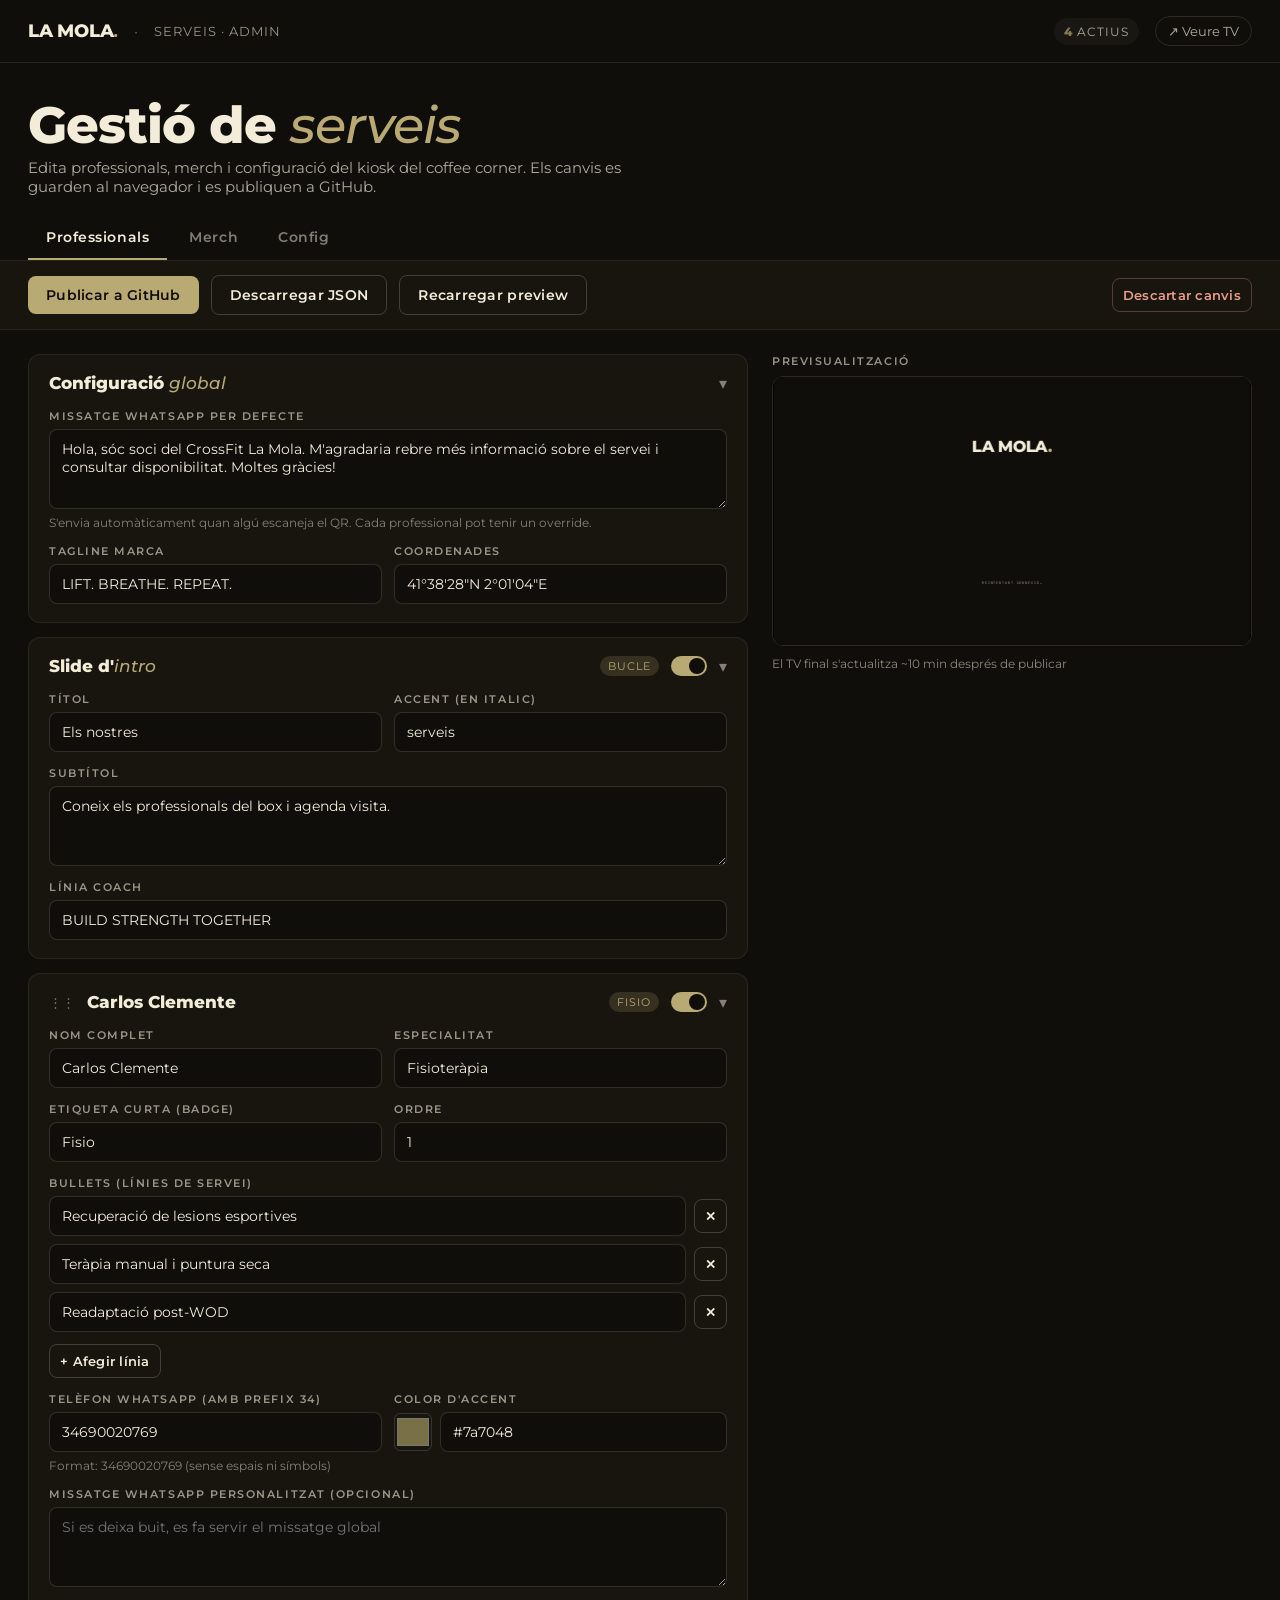
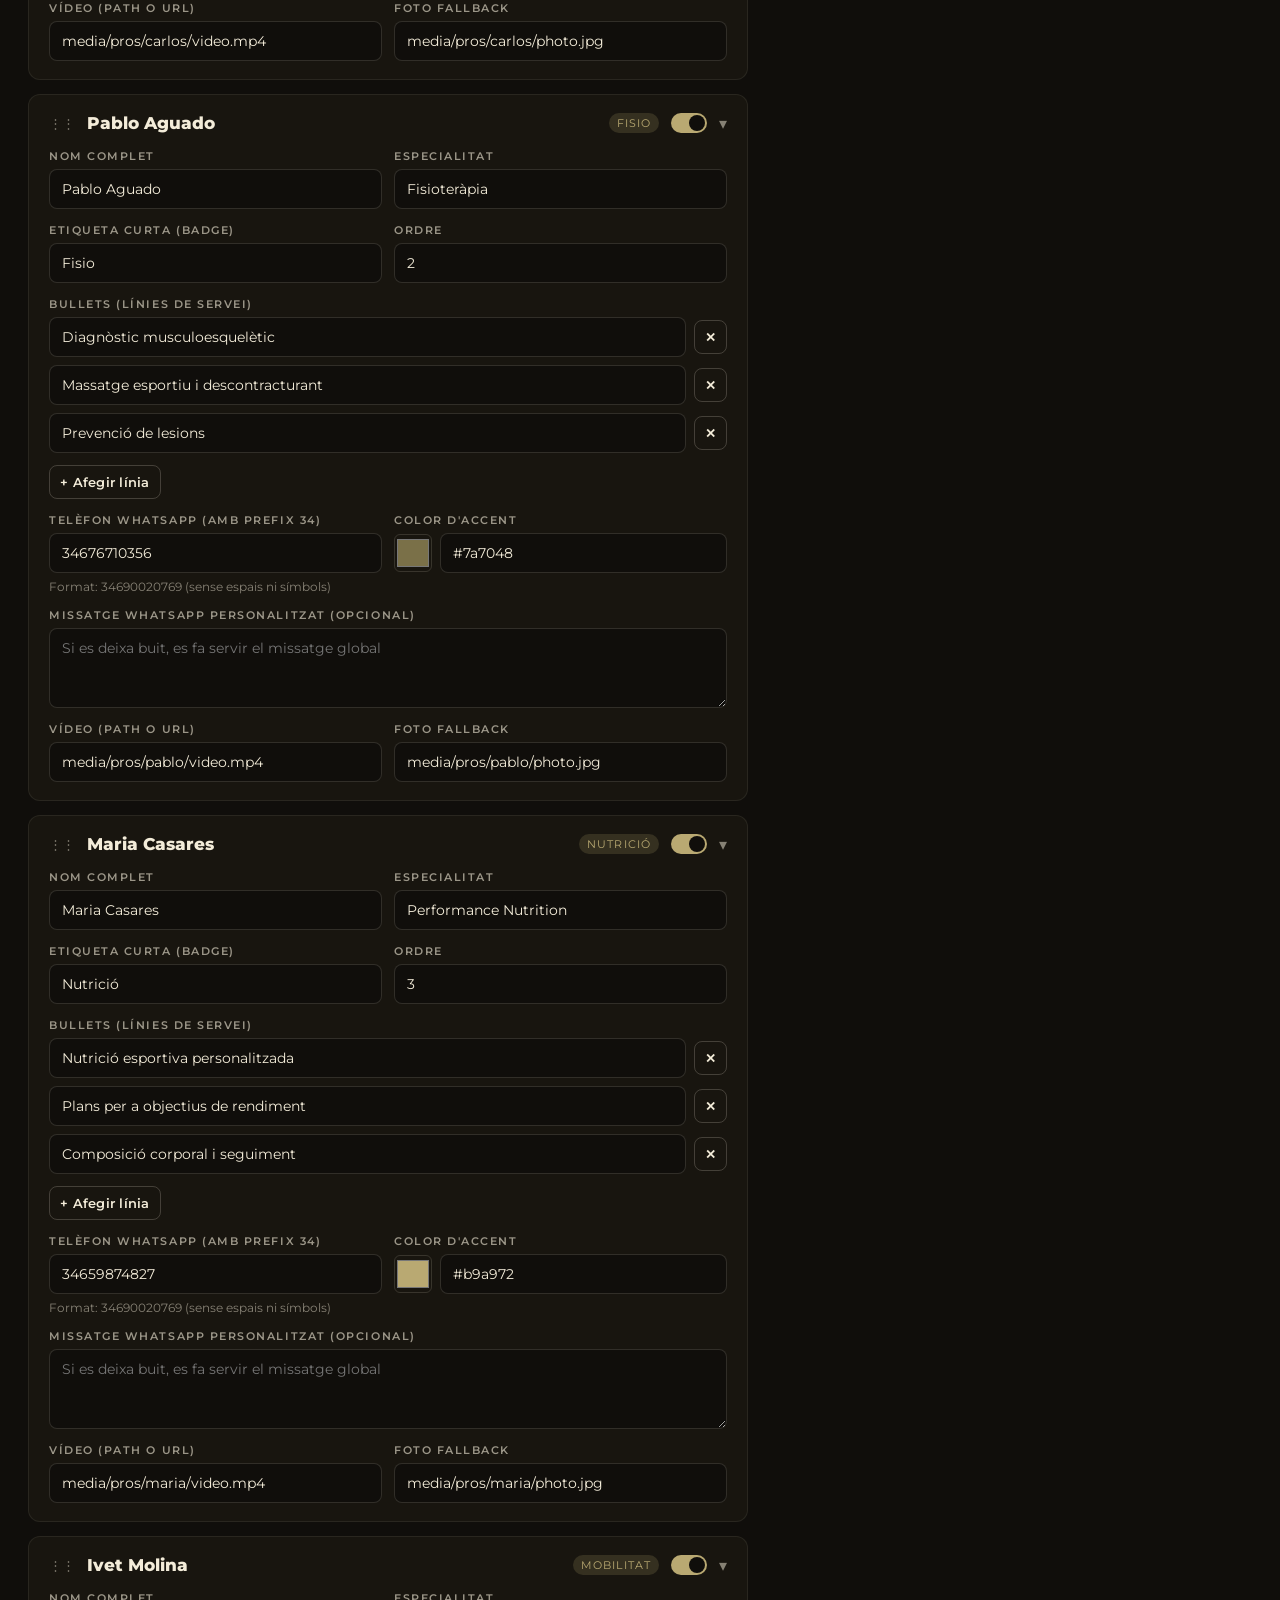
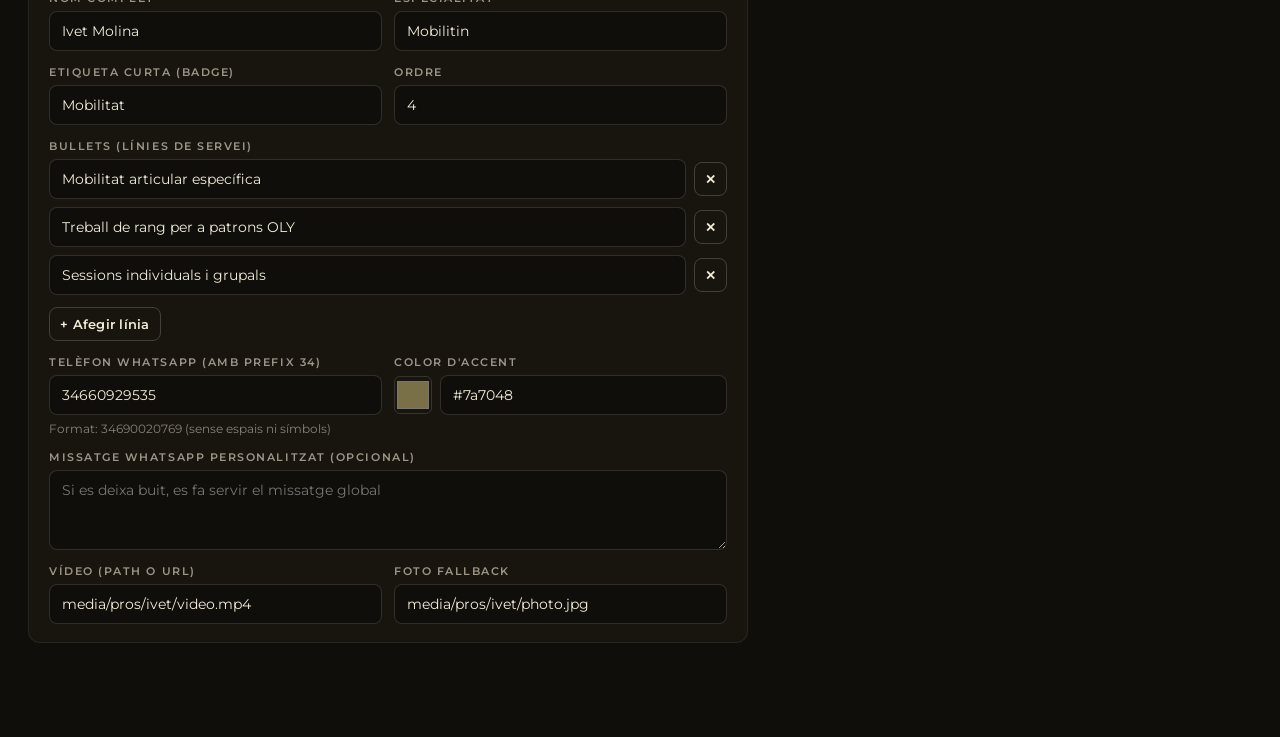
==== admin.html @ 9f8ae659 "Initial commit: kiosk TV serveis V2 (editorial boutique) - Stage 1920x1080 escalat per viewport - HU" ====
<!doctype html>
<html lang="ca">
<head>
  <meta charset="utf-8">
  <title>La Mola · Serveis · Admin</title>
  <meta name="viewport" content="width=device-width,initial-scale=1">
  <link rel="stylesheet" href="css/tokens.css">
  <link rel="icon" href="media/brand/logo-short.png" type="image/png">
  <style>
    * { box-sizing: border-box; }
    html, body { margin: 0; background: var(--ink); color: var(--bone); font-family: var(--f-display); }
    body { min-height: 100vh; }

    .top {
      display: flex; align-items: center; gap: 16px;
      padding: 16px 28px;
      border-bottom: 1px solid rgba(243,236,217,0.1);
      background: var(--ink);
      position: sticky; top: 0; z-index: 30;
    }
    .top .brand { font-size: 18px; font-weight: 800; letter-spacing: -0.01em; }
    .top .brand em { font-style: italic; color: var(--accent-hi); }
    .top .sep { opacity: 0.4; }
    .top .sub { font-size: 13px; opacity: 0.6; letter-spacing: 0.08em; text-transform: uppercase; }
    .top .spacer { flex: 1; }
    .top .link {
      color: var(--bone); opacity: 0.7; text-decoration: none;
      font-size: 13px; padding: 6px 12px; border: 1px solid rgba(243,236,217,0.18); border-radius: 999px;
    }
    .top .link:hover { opacity: 1; }
    .top .count {
      font-size: 12px; opacity: 0.7; padding: 6px 10px;
      background: rgba(243,236,217,0.06); border-radius: 999px;
      letter-spacing: 0.08em; text-transform: uppercase;
    }
    .top .count b { color: var(--accent-hi); font-weight: 700; }

    .hero {
      padding: 36px 28px 12px;
      max-width: 1400px;
    }
    .hero h1 {
      font-size: clamp(34px, 4vw, 56px);
      font-weight: 800; letter-spacing: -0.02em; margin: 0 0 8px;
      line-height: 1;
    }
    .hero h1 em { font-style: italic; color: var(--accent-hi); font-weight: 500; }
    .hero .lede { font-size: 15px; opacity: 0.7; max-width: 60ch; }

    .tabs {
      display: flex; gap: 4px;
      padding: 8px 28px 0;
      border-bottom: 1px solid rgba(243,236,217,0.1);
    }
    .tabs button {
      appearance: none; background: transparent; color: var(--bone);
      border: 0; padding: 12px 18px;
      font: inherit; font-size: 14px; font-weight: 600; letter-spacing: 0.04em;
      opacity: 0.5; cursor: pointer;
      border-bottom: 2px solid transparent;
      transition: opacity 150ms, border-color 150ms;
    }
    .tabs button:hover { opacity: 0.85; }
    .tabs button.active { opacity: 1; border-bottom-color: var(--accent-hi); }

    .toolbar {
      display: flex; align-items: center; gap: 12px;
      padding: 14px 28px;
      background: var(--ink-soft);
      border-bottom: 1px solid rgba(243,236,217,0.08);
      position: sticky; top: 57px; z-index: 25;
    }
    .btn {
      appearance: none; background: var(--bone); color: var(--ink);
      border: 0; padding: 10px 18px; border-radius: 8px;
      font: inherit; font-size: 14px; font-weight: 600;
      cursor: pointer; letter-spacing: 0.02em;
      transition: transform 100ms, opacity 150ms;
    }
    .btn:hover { opacity: 0.9; }
    .btn:active { transform: scale(0.98); }
    .btn.primary { background: var(--accent-hi); color: var(--ink); }
    .btn.ghost { background: transparent; color: var(--bone); border: 1px solid rgba(243,236,217,0.2); }
    .btn.danger { background: transparent; color: #e89e8a; border: 1px solid rgba(232,158,138,0.3); }
    .btn.icon { padding: 8px 10px; font-size: 13px; }
    .toolbar .spacer { flex: 1; }
    .status {
      font-size: 13px; padding: 6px 12px; border-radius: 6px;
      opacity: 0; transition: opacity 200ms;
    }
    .status.show { opacity: 1; }
    .status.ok { background: rgba(133,196,140,0.15); color: #a8d8af; }
    .status.err { background: rgba(232,124,108,0.15); color: #e89e8a; }
    .status.info { background: rgba(185,169,114,0.15); color: var(--accent-hi); }

    .layout {
      display: grid;
      grid-template-columns: 1fr 480px;
      gap: 24px;
      padding: 24px 28px 80px;
      max-width: 1800px;
    }
    @media (max-width: 1100px) {
      .layout { grid-template-columns: 1fr; }
      .preview-wrap { position: static !important; }
    }

    .editor { min-width: 0; }
    .pane { display: none; }
    .pane.active { display: block; }

    .card {
      background: var(--ink-soft);
      border: 1px solid rgba(243,236,217,0.08);
      border-radius: 12px;
      padding: 18px 20px;
      margin-bottom: 14px;
    }
    .card-head {
      display: flex; align-items: center; gap: 12px;
      cursor: pointer; user-select: none;
    }
    .card-head .grip { opacity: 0.4; font-size: 13px; }
    .card-head .name { flex: 1; font-size: 17px; font-weight: 700; }
    .card-head .name em { font-style: italic; color: var(--accent-hi); font-weight: 500; }
    .card-head .tag {
      font-size: 11px; padding: 3px 8px; border-radius: 999px;
      background: rgba(185,169,114,0.18); color: var(--accent-hi);
      letter-spacing: 0.1em; text-transform: uppercase;
    }
    .card-head .toggle {
      width: 36px; height: 20px; border-radius: 999px;
      background: rgba(243,236,217,0.15);
      position: relative; cursor: pointer; flex-shrink: 0;
    }
    .card-head .toggle::after {
      content: ""; position: absolute;
      width: 16px; height: 16px; border-radius: 50%;
      background: var(--bone);
      top: 2px; left: 2px;
      transition: left 180ms;
    }
    .card-head .toggle.on { background: var(--accent-hi); }
    .card-head .toggle.on::after { left: 18px; background: var(--ink); }
    .card-head .chev { opacity: 0.5; transition: transform 180ms; }
    .card.collapsed .chev { transform: rotate(-90deg); }
    .card.collapsed .card-body { display: none; }

    .card-body { padding-top: 16px; display: grid; gap: 14px; }

    .row { display: grid; grid-template-columns: 1fr 1fr; gap: 12px; }
    @media (max-width: 720px) { .row { grid-template-columns: 1fr; } }
    .field { display: flex; flex-direction: column; gap: 6px; }
    .field label {
      font-size: 11px; letter-spacing: 0.14em; text-transform: uppercase;
      opacity: 0.6; font-weight: 600;
    }
    .field input, .field textarea, .field select {
      appearance: none;
      background: var(--ink);
      color: var(--bone);
      border: 1px solid rgba(243,236,217,0.14);
      border-radius: 8px;
      padding: 10px 12px;
      font: inherit; font-size: 14px;
      outline: none;
      transition: border-color 120ms;
    }
    .field input:focus, .field textarea:focus, .field select:focus {
      border-color: var(--accent-hi);
    }
    .field textarea { resize: vertical; min-height: 80px; font-family: var(--f-display); }
    .field .hint { font-size: 12px; opacity: 0.5; }
    .field .swatch-input { display: flex; gap: 8px; align-items: center; }
    .field .swatch-input input[type="color"] {
      width: 38px; height: 38px; padding: 0; border-radius: 6px;
      background: transparent; border: 1px solid rgba(243,236,217,0.14);
      cursor: pointer;
    }

    .bullets-list { display: flex; flex-direction: column; gap: 8px; }
    .bullets-list .bullet-row { display: flex; gap: 8px; align-items: center; }
    .bullets-list .bullet-row input { flex: 1; }
    .bullets-list .bullet-row button { flex-shrink: 0; }

    .preview-wrap {
      position: sticky; top: 130px;
      align-self: start;
    }
    .preview-label {
      font-size: 11px; opacity: 0.6; letter-spacing: 0.14em;
      text-transform: uppercase; margin-bottom: 8px; font-weight: 600;
    }
    .preview-frame {
      width: 100%;
      aspect-ratio: 16 / 9;
      background: var(--ink);
      border-radius: 12px;
      overflow: hidden;
      border: 1px solid rgba(243,236,217,0.12);
      position: relative;
    }
    .preview-frame iframe {
      width: 100%; height: 100%; border: 0;
      display: block;
    }
    .preview-info {
      margin-top: 10px;
      font-size: 12px; opacity: 0.55;
      display: flex; justify-content: space-between;
    }

    /* Modal */
    .modal-back {
      position: fixed; inset: 0; background: rgba(16,14,11,0.7);
      backdrop-filter: blur(6px);
      display: none; align-items: center; justify-content: center;
      z-index: 100;
    }
    .modal-back.on { display: flex; }
    .modal {
      background: var(--ink-soft);
      border: 1px solid rgba(243,236,217,0.12);
      border-radius: 14px;
      padding: 28px;
      max-width: 500px; width: 90vw;
    }
    .modal h2 { margin: 0 0 6px; font-size: 22px; font-weight: 800; }
    .modal p { margin: 0 0 18px; opacity: 0.7; font-size: 14px; }
    .modal .modal-actions { display: flex; gap: 10px; justify-content: flex-end; margin-top: 18px; }
    .modal-fields { display: flex; flex-direction: column; gap: 12px; }
  </style>
</head>
<body>
  <header class="top">
    <div class="brand">LA MOLA<em>.</em></div>
    <div class="sep">·</div>
    <div class="sub">Serveis · Admin</div>
    <div class="spacer"></div>
    <div class="count"><b id="count-active">0</b> actius</div>
    <a class="link" href="index.html" target="_blank">↗ Veure TV</a>
  </header>

  <section class="hero">
    <h1>Gestió de <em>serveis</em></h1>
    <div class="lede">Edita professionals, merch i configuració del kiosk del coffee corner. Els canvis es guarden al navegador i es publiquen a GitHub.</div>
  </section>

  <nav class="tabs">
    <button data-tab="pros" class="active">Professionals</button>
    <button data-tab="merch">Merch</button>
    <button data-tab="config">Config</button>
  </nav>

  <div class="toolbar">
    <button class="btn primary" id="btn-publish">Publicar a GitHub</button>
    <button class="btn ghost" id="btn-download">Descarregar JSON</button>
    <button class="btn ghost" id="btn-reload">Recarregar preview</button>
    <div class="spacer"></div>
    <div class="status" id="status"></div>
    <button class="btn danger icon" id="btn-discard">Descartar canvis</button>
  </div>

  <main class="layout">
    <div class="editor">
      <div class="pane active" data-pane="pros" id="pane-pros"></div>
      <div class="pane" data-pane="merch" id="pane-merch"></div>
      <div class="pane" data-pane="config" id="pane-config"></div>
    </div>
    <aside class="preview-wrap">
      <div class="preview-label">Previsualització</div>
      <div class="preview-frame">
        <iframe id="preview" src="index.html?preview=1"></iframe>
      </div>
      <div class="preview-info">
        <span>El TV final s'actualitza ~10 min després de publicar</span>
      </div>
    </aside>
  </main>

  <!-- GH config modal -->
  <div class="modal-back" id="modal-gh">
    <div class="modal">
      <h2>Connectar amb GitHub</h2>
      <p>Necessites un Personal Access Token amb permís <b>repo</b>. Es guarda només al teu navegador.</p>
      <div class="modal-fields">
        <div class="field">
          <label>Repositori (usuari/repo)</label>
          <input id="gh-repo" placeholder="jordiangladavilla-oss/lamola-tv-serveis">
        </div>
        <div class="field">
          <label>Branca</label>
          <input id="gh-branch" value="main">
        </div>
        <div class="field">
          <label>Token (ghp_...)</label>
          <input id="gh-token" type="password" placeholder="ghp_...">
          <div class="hint">Crea'n un a <a href="https://github.com/settings/tokens/new?scopes=repo&description=La%20Mola%20TV%20Serveis" target="_blank" style="color:var(--accent-hi)">github.com/settings/tokens</a></div>
        </div>
      </div>
      <div class="modal-actions">
        <button class="btn ghost" id="gh-cancel">Cancel·lar</button>
        <button class="btn primary" id="gh-save">Guardar i publicar</button>
      </div>
    </div>
  </div>

  <script>
  // ===== Constants =====
  const STORAGE_DATA = 'lamola_serveis_draft';
  const STORAGE_CONFIG = 'lamola_serveis_config_draft';
  const GH_KEY = 'lamola_serveis_gh';

  // ===== DOM helpers =====
  const $ = (s) => document.querySelector(s);
  const $$ = (s) => Array.from(document.querySelectorAll(s));
  const esc = (v) => v == null ? '' : String(v).replace(/&/g,'&amp;').replace(/"/g,'&quot;').replace(/</g,'&lt;').replace(/>/g,'&gt;');

  let DATA = null;
  let CONFIG = null;
  let previewTimer = null;

  // ===== Load =====
  async function loadAll() {
    // services.json
    const draft = localStorage.getItem(STORAGE_DATA);
    if (draft) {
      try { DATA = JSON.parse(draft); }
      catch { DATA = await fetchJson('services.json'); }
    } else {
      DATA = await fetchJson('services.json');
    }
    // config.json
    const cdraft = localStorage.getItem(STORAGE_CONFIG);
    if (cdraft) {
      try { CONFIG = JSON.parse(cdraft); }
      catch { CONFIG = await fetchJson('config.json'); }
    } else {
      CONFIG = await fetchJson('config.json');
    }
    renderAll();
  }
  async function fetchJson(path) {
    const res = await fetch(path + '?t=' + Date.now(), { cache: 'no-store' });
    if (!res.ok) throw new Error('Fetch failed ' + path);
    return res.json();
  }

  function saveDraft() {
    localStorage.setItem(STORAGE_DATA, JSON.stringify(DATA));
    localStorage.setItem(STORAGE_CONFIG, JSON.stringify(CONFIG));
    refreshPreviewDebounced();
    updateCount();
  }

  function updateCount() {
    const n = (DATA?.professionals || []).filter(p => p.active !== false).length;
    $('#count-active').textContent = n;
  }

  // ===== Render =====
  function renderAll() {
    renderPros();
    renderMerch();
    renderConfig();
    updateCount();
  }

  function renderPros() {
    const root = $('#pane-pros');
    const pros = (DATA.professionals || []).slice().sort((a,b) => (a.order ?? 0) - (b.order ?? 0));
    root.innerHTML = '';

    // Globals card
    const g = DATA.globals || {};
    const globals = document.createElement('div');
    globals.className = 'card';
    globals.innerHTML = `
      <div class="card-head"><span class="name">Configuració <em>global</em></span><span class="chev">▾</span></div>
      <div class="card-body">
        <div class="field">
          <label>Missatge WhatsApp per defecte</label>
          <textarea data-bind="globals.whatsappDefaultMessage" rows="3">${esc(g.whatsappDefaultMessage || '')}</textarea>
          <div class="hint">S'envia automàticament quan algú escaneja el QR. Cada professional pot tenir un override.</div>
        </div>
        <div class="row">
          <div class="field">
            <label>Tagline marca</label>
            <input data-bind="globals.tagline" value="${esc(g.tagline || '')}">
          </div>
          <div class="field">
            <label>Coordenades</label>
            <input data-bind="globals.coords" value="${esc(g.coords || '')}">
          </div>
        </div>
      </div>`;
    root.appendChild(globals);

    // Intro card
    const intro = DATA.intro || {};
    const introCard = document.createElement('div');
    introCard.className = 'card';
    introCard.innerHTML = `
      <div class="card-head">
        <span class="name">Slide d'<em>intro</em></span>
        <span class="tag">Bucle</span>
        <span class="toggle ${intro.active !== false ? 'on' : ''}" data-toggle="intro.active"></span>
        <span class="chev">▾</span>
      </div>
      <div class="card-body">
        <div class="row">
          <div class="field">
            <label>Títol</label>
            <input data-bind="intro.headline" value="${esc(intro.headline || '')}">
          </div>
          <div class="field">
            <label>Accent (en italic)</label>
            <input data-bind="intro.headlineAccent" value="${esc(intro.headlineAccent || '')}">
          </div>
        </div>
        <div class="field">
          <label>Subtítol</label>
          <textarea data-bind="intro.subline" rows="2">${esc(intro.subline || '')}</textarea>
        </div>
        <div class="field">
          <label>Línia coach</label>
          <input data-bind="intro.coachLine" value="${esc(intro.coachLine || '')}">
        </div>
      </div>`;
    root.appendChild(introCard);

    // Pros
    pros.forEach((p, idx) => {
      const card = document.createElement('div');
      card.className = 'card';
      const bulletsHtml = (p.bullets || []).map((b, i) => `
        <div class="bullet-row">
          <input data-bind-bullet="${p.id}|${i}" value="${esc(b)}">
          <button class="btn ghost icon" data-del-bullet="${p.id}|${i}">✕</button>
        </div>`).join('');
      card.innerHTML = `
        <div class="card-head">
          <span class="grip">⋮⋮</span>
          <span class="name">${esc(p.name || '(sense nom)')}</span>
          <span class="tag">${esc(p.specialtyShort || p.specialty || '')}</span>
          <span class="toggle ${p.active !== false ? 'on' : ''}" data-toggle="pro|${p.id}|active"></span>
          <span class="chev">▾</span>
        </div>
        <div class="card-body">
          <div class="row">
            <div class="field">
              <label>Nom complet</label>
              <input data-bind-pro="${p.id}|name" value="${esc(p.name || '')}">
            </div>
            <div class="field">
              <label>Especialitat</label>
              <input data-bind-pro="${p.id}|specialty" value="${esc(p.specialty || '')}">
            </div>
          </div>
          <div class="row">
            <div class="field">
              <label>Etiqueta curta (badge)</label>
              <input data-bind-pro="${p.id}|specialtyShort" value="${esc(p.specialtyShort || '')}">
            </div>
            <div class="field">
              <label>Ordre</label>
              <input type="number" data-bind-pro="${p.id}|order" value="${p.order ?? 0}">
            </div>
          </div>
          <div class="field">
            <label>Bullets (línies de servei)</label>
            <div class="bullets-list" data-bullets="${p.id}">${bulletsHtml}</div>
            <button class="btn ghost icon" data-add-bullet="${p.id}" style="align-self:start;margin-top:6px;">+ Afegir línia</button>
          </div>
          <div class="row">
            <div class="field">
              <label>Telèfon WhatsApp (amb prefix 34)</label>
              <input data-bind-pro="${p.id}|whatsapp.phone" value="${esc(p.whatsapp?.phone || '')}">
              <div class="hint">Format: 34690020769 (sense espais ni símbols)</div>
            </div>
            <div class="field">
              <label>Color d'accent</label>
              <div class="swatch-input">
                <input type="color" data-bind-pro="${p.id}|accentColor" value="${esc(p.accentColor || '#7a7048')}">
                <input data-bind-pro="${p.id}|accentColor" value="${esc(p.accentColor || '#7a7048')}" style="flex:1;">
              </div>
            </div>
          </div>
          <div class="field">
            <label>Missatge WhatsApp personalitzat (opcional)</label>
            <textarea data-bind-pro="${p.id}|whatsapp.messageOverride" rows="2" placeholder="Si es deixa buit, es fa servir el missatge global">${esc(p.whatsapp?.messageOverride || '')}</textarea>
          </div>
          <div class="row">
            <div class="field">
              <label>Vídeo (path o URL)</label>
              <input data-bind-pro="${p.id}|media.videoSrc" value="${esc(p.media?.videoSrc || '')}">
            </div>
            <div class="field">
              <label>Foto fallback</label>
              <input data-bind-pro="${p.id}|media.photoSrc" value="${esc(p.media?.photoSrc || '')}">
            </div>
          </div>
        </div>`;
      root.appendChild(card);
    });

    bindCardCollapse();
    bindAllInputs();
  }

  function renderMerch() {
    const root = $('#pane-merch');
    const m = DATA.merch || {};
    const productsHtml = (m.products || []).map((p, i) => `
      <div class="card" style="margin-bottom:10px;background:var(--ink);">
        <div class="row">
          <div class="field">
            <label>Nom producte</label>
            <input data-bind-merch-prod="${i}|name" value="${esc(p.name || '')}">
          </div>
          <div class="field">
            <label>Colors (separats per coma)</label>
            <input data-bind-merch-prod="${i}|colors" value="${esc((p.colors || []).join(', '))}">
          </div>
        </div>
      </div>`).join('');

    root.innerHTML = `
      <div class="card">
        <div class="card-head">
          <span class="name">Slide <em>merch</em></span>
          <span class="toggle ${m.active !== false ? 'on' : ''}" data-toggle="merch.active"></span>
          <span class="chev">▾</span>
        </div>
        <div class="card-body">
          <div class="row">
            <div class="field">
              <label>Nom col·lecció</label>
              <input data-bind="merch.collectionName" value="${esc(m.collectionName || '')}">
            </div>
            <div class="field">
              <label>Titular</label>
              <input data-bind="merch.headline" value="${esc(m.headline || '')}">
            </div>
          </div>
          <div class="field">
            <label>Subtítol</label>
            <input data-bind="merch.subline" value="${esc(m.subline || '')}">
          </div>
          <div class="field">
            <label>CTA</label>
            <input data-bind="merch.ctaLabel" value="${esc(m.ctaLabel || '')}">
          </div>
          <div class="field">
            <label>Productes</label>
            <div>${productsHtml}</div>
          </div>
          <div class="card" style="background:var(--ink);">
            <div class="card-head"><span class="name">3D <em>Spline</em></span><span class="toggle ${m.spline?.enabled ? 'on' : ''}" data-toggle="merch.spline.enabled"></span><span class="chev">▾</span></div>
            <div class="card-body">
              <div class="field">
                <label>URL Spline (embed públic)</label>
                <input data-bind="merch.spline.embedUrl" value="${esc(m.spline?.embedUrl || '')}" placeholder="https://my.spline.design/...">
                <div class="hint">Quan tinguis l'escena 3D feta a Spline, enganxa l'URL d'embed aquí.</div>
              </div>
              <div class="field">
                <label>Imatge fallback</label>
                <input data-bind="merch.spline.fallbackImg" value="${esc(m.spline?.fallbackImg || '')}">
              </div>
            </div>
          </div>
        </div>
      </div>`;
    bindCardCollapse();
    bindAllInputs();
  }

  function renderConfig() {
    const root = $('#pane-config');
    const c = CONFIG || {};
    root.innerHTML = `
      <div class="card">
        <div class="card-head"><span class="name">Carrusel</span><span class="chev">▾</span></div>
        <div class="card-body">
          <div class="row">
            <div class="field">
              <label>Durada per slide (ms)</label>
              <input type="number" data-bind-cfg="carousel.slideDurationMs" value="${c.carousel?.slideDurationMs ?? 11000}">
            </div>
            <div class="field">
              <label>Transició crossfade (ms)</label>
              <input type="number" data-bind-cfg="carousel.transitionMs" value="${c.carousel?.transitionMs ?? 900}">
            </div>
          </div>
        </div>
      </div>
      <div class="card">
        <div class="card-head"><span class="name">Visualització</span><span class="chev">▾</span></div>
        <div class="card-body">
          <div class="row">
            <div class="field">
              <label>Rellotge visible</label>
              <select data-bind-cfg="display.showClock"><option value="true" ${c.display?.showClock !== false ? 'selected' : ''}>Sí</option><option value="false" ${c.display?.showClock === false ? 'selected' : ''}>No</option></select>
            </div>
            <div class="field">
              <label>Protecció burn-in</label>
              <select data-bind-cfg="display.burnInProtection"><option value="true" ${c.display?.burnInProtection !== false ? 'selected' : ''}>Sí</option><option value="false" ${c.display?.burnInProtection === false ? 'selected' : ''}>No</option></select>
            </div>
          </div>
        </div>
      </div>
      <div class="card">
        <div class="card-head"><span class="name">QR</span><span class="chev">▾</span></div>
        <div class="card-body">
          <div class="row">
            <div class="field">
              <label>Mida QR (px)</label>
              <input type="number" data-bind-cfg="qr.size" value="${c.qr?.size ?? 420}">
            </div>
            <div class="field">
              <label>Nivell correcció</label>
              <select data-bind-cfg="qr.ecLevel">
                ${['L','M','Q','H'].map(l => `<option value="${l}" ${c.qr?.ecLevel === l ? 'selected' : ''}>${l}</option>`).join('')}
              </select>
            </div>
          </div>
        </div>
      </div>`;
    bindCardCollapse();
    bindAllInputs();
  }

  // ===== Bindings =====
  function bindCardCollapse() {
    $$('.card-head').forEach(h => {
      if (h.dataset.bound) return;
      h.dataset.bound = '1';
      h.addEventListener('click', (e) => {
        if (e.target.closest('.toggle') || e.target.closest('input') || e.target.closest('button')) return;
        h.parentElement.classList.toggle('collapsed');
      });
    });
    $$('.toggle').forEach(t => {
      if (t.dataset.bound) return;
      t.dataset.bound = '1';
      t.addEventListener('click', (e) => {
        e.stopPropagation();
        t.classList.toggle('on');
        const on = t.classList.contains('on');
        const key = t.dataset.toggle;
        applyToggle(key, on);
        saveDraft();
      });
    });
  }

  function applyToggle(key, on) {
    if (key === 'intro.active') DATA.intro = { ...(DATA.intro||{}), active: on };
    else if (key === 'merch.active') DATA.merch = { ...(DATA.merch||{}), active: on };
    else if (key === 'merch.spline.enabled') DATA.merch.spline = { ...(DATA.merch.spline||{}), enabled: on };
    else if (key.startsWith('pro|')) {
      const [, id] = key.split('|');
      const pro = DATA.professionals.find(p => p.id === id);
      if (pro) pro.active = on;
    }
  }

  function setByPath(obj, path, value) {
    const parts = path.split('.');
    let o = obj;
    for (let i = 0; i < parts.length - 1; i++) {
      if (!o[parts[i]] || typeof o[parts[i]] !== 'object') o[parts[i]] = {};
      o = o[parts[i]];
    }
    o[parts[parts.length - 1]] = value;
  }

  function bindAllInputs() {
    // generic data-bind (DATA root paths like globals.tagline, intro.headline, merch.collectionName)
    $$('[data-bind]').forEach(el => {
      if (el.dataset.bound) return;
      el.dataset.bound = '1';
      el.addEventListener('input', () => {
        setByPath(DATA, el.dataset.bind, el.value);
        saveDraft();
      });
    });
    // data-bind-pro
    $$('[data-bind-pro]').forEach(el => {
      if (el.dataset.bound) return;
      el.dataset.bound = '1';
      el.addEventListener('input', () => {
        const [id, path] = el.dataset.bindPro.split('|');
        const pro = DATA.professionals.find(p => p.id === id);
        if (!pro) return;
        let val = el.value;
        if (path === 'order') val = parseInt(val, 10) || 0;
        if (path === 'whatsapp.messageOverride' && val.trim() === '') val = null;
        setByPath(pro, path, val);
        saveDraft();
      });
    });
    // bullets
    $$('[data-bind-bullet]').forEach(el => {
      if (el.dataset.bound) return;
      el.dataset.bound = '1';
      el.addEventListener('input', () => {
        const [id, idx] = el.dataset.bindBullet.split('|');
        const pro = DATA.professionals.find(p => p.id === id);
        if (!pro) return;
        if (!Array.isArray(pro.bullets)) pro.bullets = [];
        pro.bullets[parseInt(idx, 10)] = el.value;
        saveDraft();
      });
    });
    $$('[data-add-bullet]').forEach(b => {
      if (b.dataset.bound) return;
      b.dataset.bound = '1';
      b.addEventListener('click', () => {
        const id = b.dataset.addBullet;
        const pro = DATA.professionals.find(p => p.id === id);
        if (!pro) return;
        if (!Array.isArray(pro.bullets)) pro.bullets = [];
        pro.bullets.push('');
        saveDraft();
        renderPros();
      });
    });
    $$('[data-del-bullet]').forEach(b => {
      if (b.dataset.bound) return;
      b.dataset.bound = '1';
      b.addEventListener('click', () => {
        const [id, idx] = b.dataset.delBullet.split('|');
        const pro = DATA.professionals.find(p => p.id === id);
        if (!pro) return;
        pro.bullets.splice(parseInt(idx, 10), 1);
        saveDraft();
        renderPros();
      });
    });
    // merch products
    $$('[data-bind-merch-prod]').forEach(el => {
      if (el.dataset.bound) return;
      el.dataset.bound = '1';
      el.addEventListener('input', () => {
        const [idx, field] = el.dataset.bindMerchProd.split('|');
        const p = DATA.merch.products[parseInt(idx, 10)];
        if (!p) return;
        if (field === 'colors') p.colors = el.value.split(',').map(s => s.trim()).filter(Boolean);
        else p[field] = el.value;
        saveDraft();
      });
    });
    // config
    $$('[data-bind-cfg]').forEach(el => {
      if (el.dataset.bound) return;
      el.dataset.bound = '1';
      el.addEventListener('input', () => {
        let val = el.value;
        if (el.type === 'number') val = parseInt(val, 10) || 0;
        else if (el.tagName === 'SELECT' && (val === 'true' || val === 'false')) val = val === 'true';
        setByPath(CONFIG, el.dataset.bindCfg, val);
        saveDraft();
      });
    });
  }

  // ===== Tabs =====
  $$('.tabs button').forEach(btn => {
    btn.addEventListener('click', () => {
      $$('.tabs button').forEach(b => b.classList.remove('active'));
      btn.classList.add('active');
      $$('.pane').forEach(p => p.classList.remove('active'));
      $(`[data-pane="${btn.dataset.tab}"]`).classList.add('active');
    });
  });

  // ===== Preview refresh =====
  function refreshPreviewDebounced() {
    clearTimeout(previewTimer);
    previewTimer = setTimeout(refreshPreviewImmediate, 800);
  }
  function refreshPreviewImmediate() {
    const iframe = $('#preview');
    // We can't inject DATA into the iframe (cross-document mess). Best UX:
    // reload iframe — it will fetch services.json. Since we save to localStorage only,
    // user must publish to see changes in preview from live JSON.
    // Workaround: pass data via postMessage. But for v1 keep simple: reload to show *published* state.
    // Show a toast hint instead.
    statusMsg('Canvis guardats al navegador. Publica per veure-ho al TV.', 'info', 1800);
  }
  $('#btn-reload').addEventListener('click', () => {
    $('#preview').contentWindow.location.reload();
    statusMsg('Preview recarregada (estat publicat)', 'info', 1500);
  });

  // ===== Status =====
  function statusMsg(text, kind = 'info', timeout = 3500) {
    const el = $('#status');
    el.textContent = text;
    el.className = `status show ${kind}`;
    clearTimeout(statusMsg._t);
    if (timeout) statusMsg._t = setTimeout(() => el.classList.remove('show'), timeout);
  }

  // ===== Discard / Download =====
  $('#btn-discard').addEventListener('click', () => {
    if (!confirm('Descartar tots els canvis locals i tornar a carregar des dels fitxers publicats?')) return;
    localStorage.removeItem(STORAGE_DATA);
    localStorage.removeItem(STORAGE_CONFIG);
    location.reload();
  });

  $('#btn-download').addEventListener('click', () => {
    const blob = new Blob([JSON.stringify(DATA, null, 2)], { type: 'application/json' });
    const url = URL.createObjectURL(blob);
    const a = document.createElement('a'); a.href = url; a.download = 'services.json'; a.click();
    setTimeout(() => URL.revokeObjectURL(url), 1000);
    statusMsg('services.json descarregat', 'ok');
  });

  // ===== Publish =====
  $('#btn-publish').addEventListener('click', () => {
    const cfg = loadGhConfig();
    $('#gh-repo').value = cfg.repo || 'jordiangladavilla-oss/lamola-tv-serveis';
    $('#gh-branch').value = cfg.branch || 'main';
    $('#gh-token').value = cfg.token || '';
    $('#modal-gh').classList.add('on');
  });
  $('#gh-cancel').addEventListener('click', () => $('#modal-gh').classList.remove('on'));
  $('#modal-gh').addEventListener('click', e => { if (e.target.id === 'modal-gh') $('#modal-gh').classList.remove('on'); });

  $('#gh-save').addEventListener('click', async () => {
    const repo = $('#gh-repo').value.trim();
    const branch = $('#gh-branch').value.trim() || 'main';
    const token = $('#gh-token').value.trim();
    if (!repo || !token) { alert('Cal omplir repositori i token.'); return; }
    if (!repo.includes('/')) { alert('El repositori ha de ser usuari/repo.'); return; }
    saveGhConfig({ repo, branch, token });
    $('#modal-gh').classList.remove('on');
    await publishAll({ repo, branch, token });
  });

  function loadGhConfig() { try { return JSON.parse(localStorage.getItem(GH_KEY) || '{}'); } catch { return {}; } }
  function saveGhConfig(c) { localStorage.setItem(GH_KEY, JSON.stringify(c)); }

  async function publishAll({ repo, branch, token }) {
    statusMsg('Publicant a GitHub…', 'info', 60_000);
    try {
      // bump version
      DATA.version = (DATA.version || 0) + 1;
      CONFIG.version = (CONFIG.version || 0) + 1;

      await publishFile({ repo, branch, token }, 'services.json', DATA);
      await publishFile({ repo, branch, token }, 'config.json', CONFIG);

      localStorage.removeItem(STORAGE_DATA);
      localStorage.removeItem(STORAGE_CONFIG);
      statusMsg('Publicat! El TV s\'actualitza en ~10 min (o recarrega manual).', 'ok', 6000);
      // Refresh preview to show published state
      setTimeout(() => $('#preview').contentWindow.location.reload(), 1500);
    } catch (err) {
      console.error(err);
      statusMsg('Error: ' + err.message, 'err', 8000);
    }
  }

  async function publishFile({ repo, branch, token }, path, payload) {
    const apiBase = `https://api.github.com/repos/${repo}/contents/${path}`;
    const content = JSON.stringify(payload, null, 2);
    let sha = null;
    const getRes = await fetch(apiBase + '?ref=' + branch, {
      headers: { 'Authorization': 'token ' + token, 'Accept': 'application/vnd.github.v3+json' }
    });
    if (getRes.ok) { const j = await getRes.json(); sha = j.sha; }
    else if (getRes.status !== 404) throw new Error(`GET ${path}: ${getRes.status}`);

    const body = {
      message: `Update ${path} from admin (${new Date().toLocaleString('ca-ES')})`,
      content: btoa(unescape(encodeURIComponent(content))),
      branch
    };
    if (sha) body.sha = sha;

    const putRes = await fetch(apiBase, {
      method: 'PUT',
      headers: { 'Authorization': 'token ' + token, 'Accept': 'application/vnd.github.v3+json', 'Content-Type': 'application/json' },
      body: JSON.stringify(body)
    });
    if (!putRes.ok) {
      const err = await putRes.json().catch(() => ({}));
      throw new Error(`PUT ${path}: ${err.message || putRes.status}`);
    }
  }

  // ===== Boot =====
  loadAll().catch(err => {
    console.error(err);
    statusMsg('Error carregant: ' + err.message, 'err');
  });
  </script>
</body>
</html>
---- css/tokens.css ----
/* La Mola · Serveis — design tokens + self-hosted fonts */

/* Montserrat (display + body) */
@font-face { font-family: 'Montserrat'; font-style: normal; font-weight: 400; font-display: swap; src: url('../fonts/montserrat-latin-400-normal.woff2') format('woff2'); }
@font-face { font-family: 'Montserrat'; font-style: normal; font-weight: 500; font-display: swap; src: url('../fonts/montserrat-latin-500-normal.woff2') format('woff2'); }
@font-face { font-family: 'Montserrat'; font-style: italic; font-weight: 500; font-display: swap; src: url('../fonts/montserrat-latin-500-italic.woff2') format('woff2'); }
@font-face { font-family: 'Montserrat'; font-style: normal; font-weight: 600; font-display: swap; src: url('../fonts/montserrat-latin-600-normal.woff2') format('woff2'); }
@font-face { font-family: 'Montserrat'; font-style: normal; font-weight: 800; font-display: swap; src: url('../fonts/montserrat-latin-800-normal.woff2') format('woff2'); }

/* Instrument Serif (editorial italics) */
@font-face { font-family: 'Instrument Serif'; font-style: normal; font-weight: 400; font-display: swap; src: url('../fonts/instrument-serif-latin-400-normal.woff2') format('woff2'); }
@font-face { font-family: 'Instrument Serif'; font-style: italic; font-weight: 400; font-display: swap; src: url('../fonts/instrument-serif-latin-400-italic.woff2') format('woff2'); }

/* JetBrains Mono (labels, coords, mono UI) */
@font-face { font-family: 'JetBrains Mono'; font-style: normal; font-weight: 400; font-display: swap; src: url('../fonts/jetbrains-mono-latin-400-normal.woff2') format('woff2'); }
@font-face { font-family: 'JetBrains Mono'; font-style: normal; font-weight: 500; font-display: swap; src: url('../fonts/jetbrains-mono-latin-500-normal.woff2') format('woff2'); }

:root {
  /* Surface */
  --ink:        #100e0b;
  --ink-soft:   #18150f;
  --ink-deep:   #0a0907;
  --ink-line:   rgba(243, 236, 217, 0.10);
  --ink-line-2: rgba(243, 236, 217, 0.18);

  /* Foreground */
  --bone:       #f3ecd9;
  --bone-mute:  rgba(243, 236, 217, 0.62);
  --bone-dim:   rgba(243, 236, 217, 0.36);

  /* Accents */
  --accent-hi:  #b9a972;   /* warm gold — primary  */
  --accent-lo:  #7a7048;   /* deep olive-gold      */
  --live:       #e89e8a;

  /* Type */
  --f-display:  "Montserrat", "Helvetica Neue", Helvetica, Arial, sans-serif;
  --f-serif:    "Instrument Serif", "Cormorant Garamond", "Times New Roman", serif;
  --f-mono:     "JetBrains Mono", ui-monospace, "SFMono-Regular", Menlo, monospace;

  /* Motion */
  --ease:       cubic-bezier(0.2, 0.7, 0.1, 1);

  /* Burn-in safe insets (used for HUD drift on long sessions) */
  --safe-x: 0px;
  --safe-y: 0px;
}
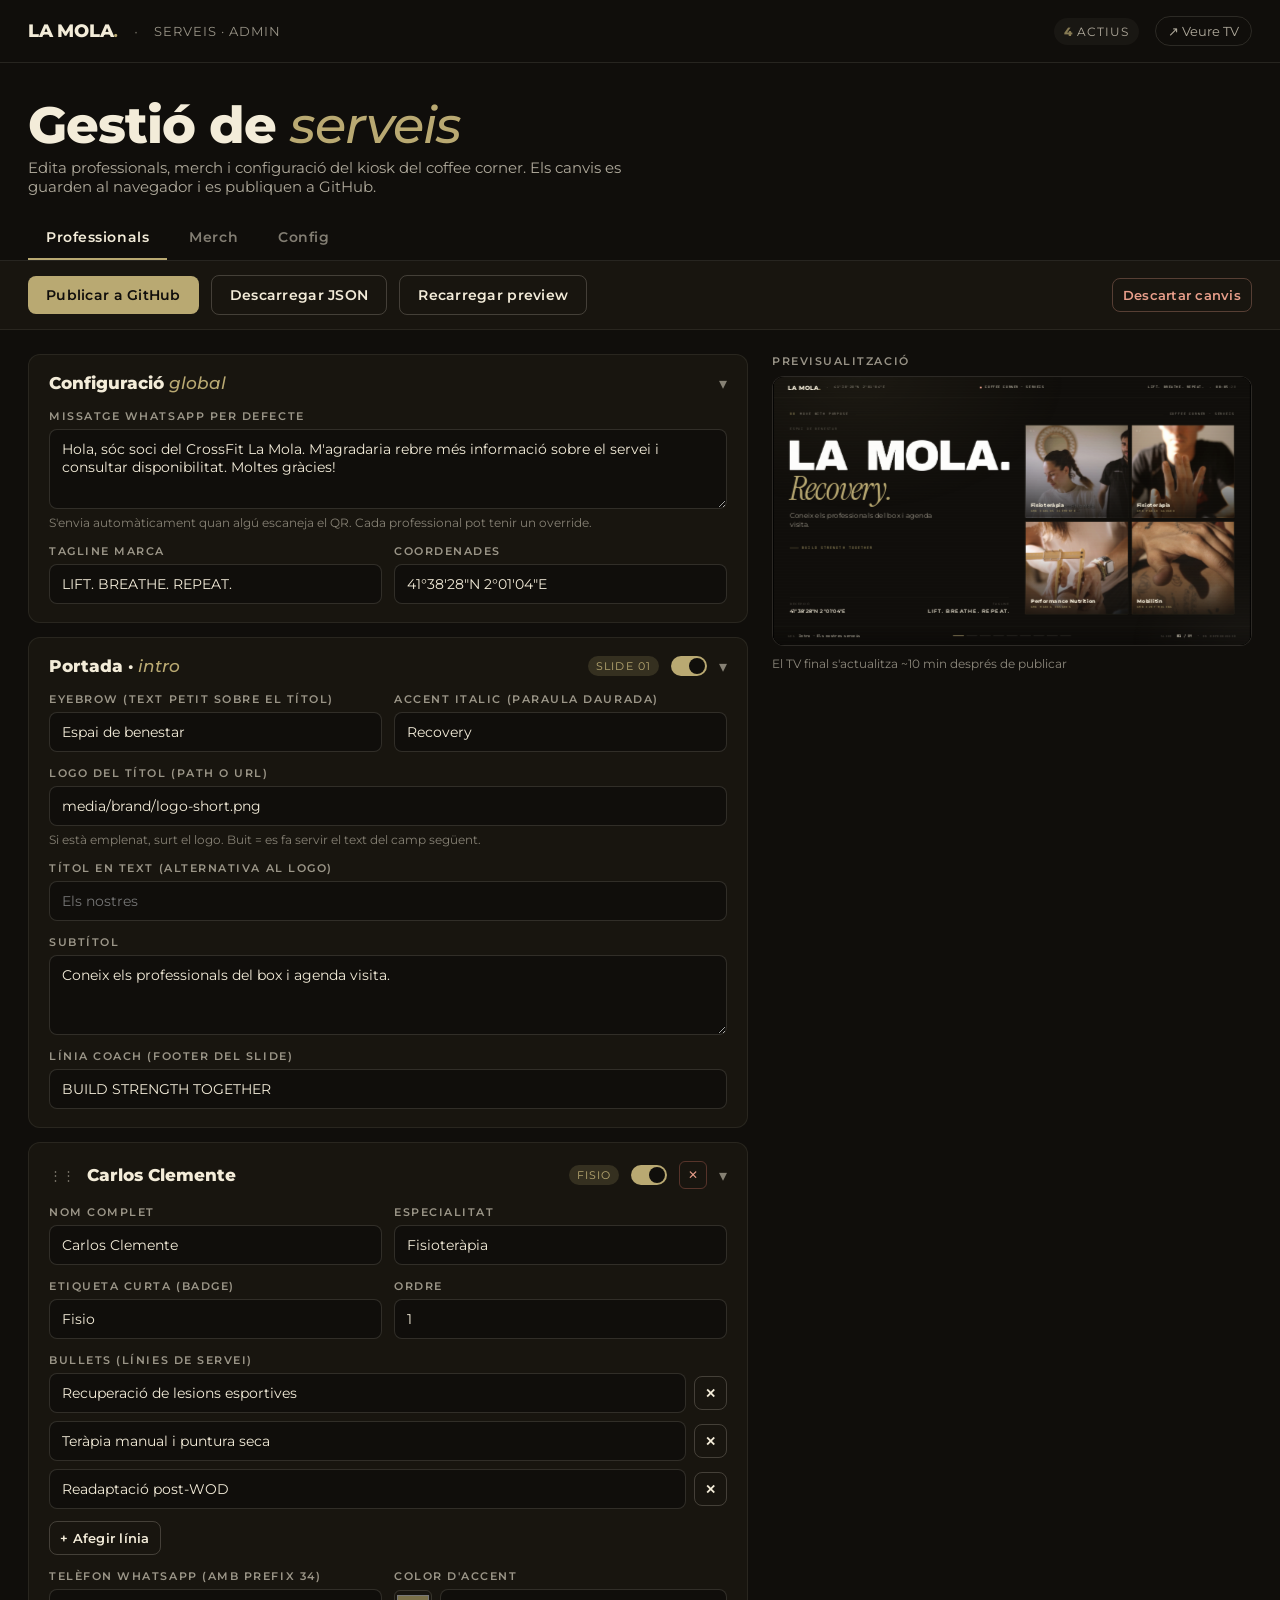
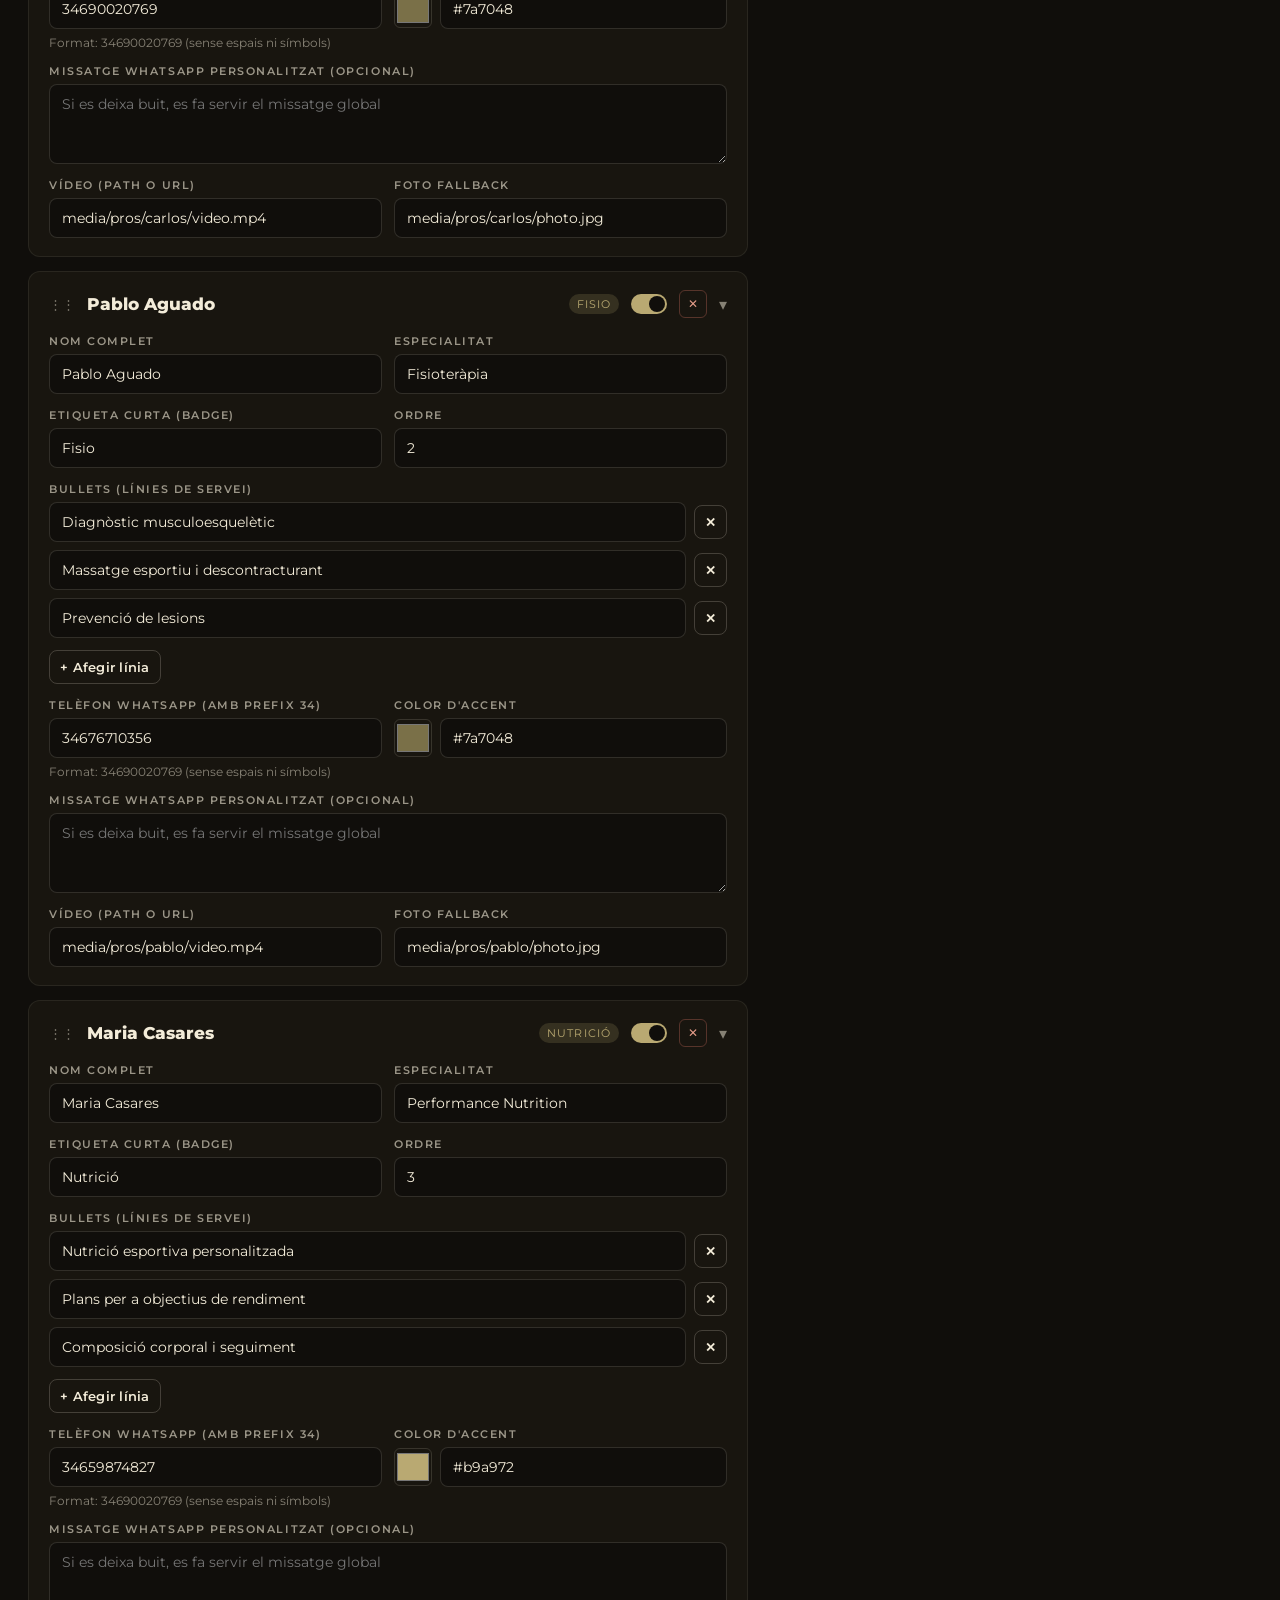
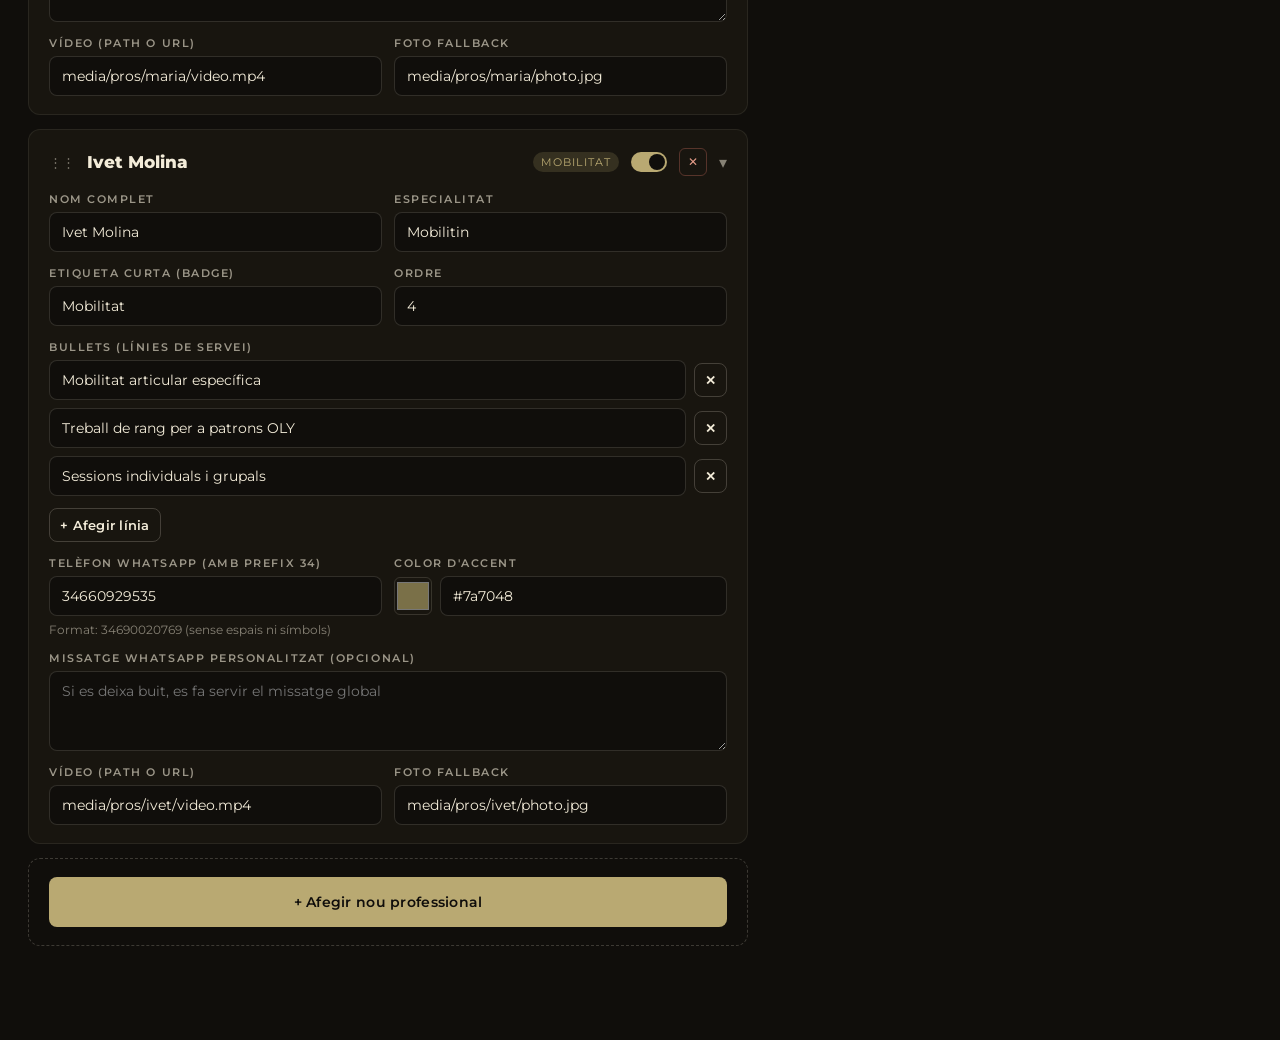
==== commit cfe04df1: "admin: add new pro / delete pro + new intro fields (logo, eyebrow, accent) - 'Portada' card in the P" ====
--- a/admin.html
+++ b/admin.html
@@ -182,6 +182,17 @@
     .bullets-list .bullet-row { display: flex; gap: 8px; align-items: center; }
     .bullets-list .bullet-row input { flex: 1; }
     .bullets-list .bullet-row button { flex-shrink: 0; }
+
+    .card-del {
+      appearance: none; background: transparent;
+      border: 1px solid rgba(232,124,108,0.3); color: #e89e8a;
+      width: 28px; height: 28px; border-radius: 6px;
+      cursor: pointer; font-size: 12px;
+      display: inline-grid; place-items: center;
+      flex-shrink: 0;
+    }
+    .card-del:hover { background: rgba(232,124,108,0.15); }
+    .add-card { background: transparent !important; border: 1px dashed rgba(243,236,217,0.2) !important; }
 
     .preview-wrap {
       position: sticky; top: 130px;
@@ -402,28 +413,37 @@
     introCard.className = 'card';
     introCard.innerHTML = `
       <div class="card-head">
-        <span class="name">Slide d'<em>intro</em></span>
-        <span class="tag">Bucle</span>
+        <span class="name">Portada · <em>intro</em></span>
+        <span class="tag">Slide 01</span>
         <span class="toggle ${intro.active !== false ? 'on' : ''}" data-toggle="intro.active"></span>
         <span class="chev">▾</span>
       </div>
       <div class="card-body">
         <div class="row">
           <div class="field">
-            <label>Títol</label>
-            <input data-bind="intro.headline" value="${esc(intro.headline || '')}">
-          </div>
-          <div class="field">
-            <label>Accent (en italic)</label>
-            <input data-bind="intro.headlineAccent" value="${esc(intro.headlineAccent || '')}">
-          </div>
+            <label>Eyebrow (text petit sobre el títol)</label>
+            <input data-bind="intro.eyebrow" value="${esc(intro.eyebrow || '')}" placeholder="Espai de benestar">
+          </div>
+          <div class="field">
+            <label>Accent italic (paraula daurada)</label>
+            <input data-bind="intro.headlineAccent" value="${esc(intro.headlineAccent || '')}" placeholder="Recovery">
+          </div>
+        </div>
+        <div class="field">
+          <label>Logo del títol (path o URL)</label>
+          <input data-bind="intro.headlineLogo" value="${esc(intro.headlineLogo || '')}" placeholder="media/brand/logo-short.png">
+          <div class="hint">Si està emplenat, surt el logo. Buit = es fa servir el text del camp següent.</div>
+        </div>
+        <div class="field">
+          <label>Títol en text (alternativa al logo)</label>
+          <input data-bind="intro.headline" value="${esc(intro.headline || '')}" placeholder="Els nostres">
         </div>
         <div class="field">
           <label>Subtítol</label>
           <textarea data-bind="intro.subline" rows="2">${esc(intro.subline || '')}</textarea>
         </div>
         <div class="field">
-          <label>Línia coach</label>
+          <label>Línia coach (footer del slide)</label>
           <input data-bind="intro.coachLine" value="${esc(intro.coachLine || '')}">
         </div>
       </div>`;
@@ -444,6 +464,7 @@
           <span class="name">${esc(p.name || '(sense nom)')}</span>
           <span class="tag">${esc(p.specialtyShort || p.specialty || '')}</span>
           <span class="toggle ${p.active !== false ? 'on' : ''}" data-toggle="pro|${p.id}|active"></span>
+          <button class="card-del" data-del-pro="${p.id}" title="Eliminar professional">✕</button>
           <span class="chev">▾</span>
         </div>
         <div class="card-body">
@@ -504,8 +525,62 @@
       root.appendChild(card);
     });
 
+    // Add new pro button
+    const addCard = document.createElement('div');
+    addCard.className = 'card add-card';
+    addCard.innerHTML = `<button class="btn primary" id="btn-add-pro" style="width: 100%; padding: 16px;">+ Afegir nou professional</button>`;
+    root.appendChild(addCard);
+
     bindCardCollapse();
     bindAllInputs();
+    bindAddDeletePro();
+  }
+
+  function bindAddDeletePro() {
+    // Delete pro
+    $$('[data-del-pro]').forEach(b => {
+      if (b.dataset.bound) return;
+      b.dataset.bound = '1';
+      b.addEventListener('click', (e) => {
+        e.stopPropagation();
+        const id = b.dataset.delPro;
+        const pro = DATA.professionals.find(p => p.id === id);
+        if (!pro) return;
+        if (!confirm(`Eliminar "${pro.name}"?\n\nNo serà definitiu fins que publiquis. Pots descartar canvis si t'equivoques.`)) return;
+        DATA.professionals = DATA.professionals.filter(p => p.id !== id);
+        saveDraft();
+        renderPros();
+        statusMsg(`"${pro.name}" eliminat (encara no publicat)`, 'info', 3000);
+      });
+    });
+    // Add new pro
+    const addBtn = document.getElementById('btn-add-pro');
+    if (addBtn && !addBtn.dataset.bound) {
+      addBtn.dataset.bound = '1';
+      addBtn.addEventListener('click', () => {
+        const name = prompt('Nom complet del nou professional:');
+        if (!name || !name.trim()) return;
+        const specialty = (prompt('Especialitat (ex: Fisioteràpia, Massatge, Osteopatia):') || 'Servei').trim();
+        const phone = (prompt('Telèfon WhatsApp amb prefix 34 (ex: 34690020769):') || '').replace(/\D/g, '');
+        const idBase = name.toLowerCase().normalize('NFD').replace(/[̀-ͯ]/g, '').replace(/[^a-z0-9]+/g, '-').replace(/^-+|-+$/g, '').slice(0, 20);
+        const id = idBase + '-' + Math.random().toString(36).slice(2, 5);
+        const maxOrder = Math.max(0, ...(DATA.professionals || []).map(p => p.order || 0));
+        const newPro = {
+          id, active: true, order: maxOrder + 1,
+          name: name.trim(), specialty, specialtyShort: specialty.split(' ')[0],
+          bullets: ['Servei principal', 'Servei secundari', 'Atenció personalitzada'],
+          media: { type: 'photo', videoSrc: '', posterSrc: '', photoSrc: '', logoSrc: null },
+          whatsapp: { phone, messageOverride: null },
+          accentColor: '#7a7048',
+          ctaLabel: 'Escaneja i agenda visita'
+        };
+        DATA.professionals = DATA.professionals || [];
+        DATA.professionals.push(newPro);
+        saveDraft();
+        renderPros();
+        statusMsg(`"${name}" afegit. Edita els camps i publica quan estigui llest.`, 'ok', 4000);
+      });
+    }
   }
 
   function renderMerch() {
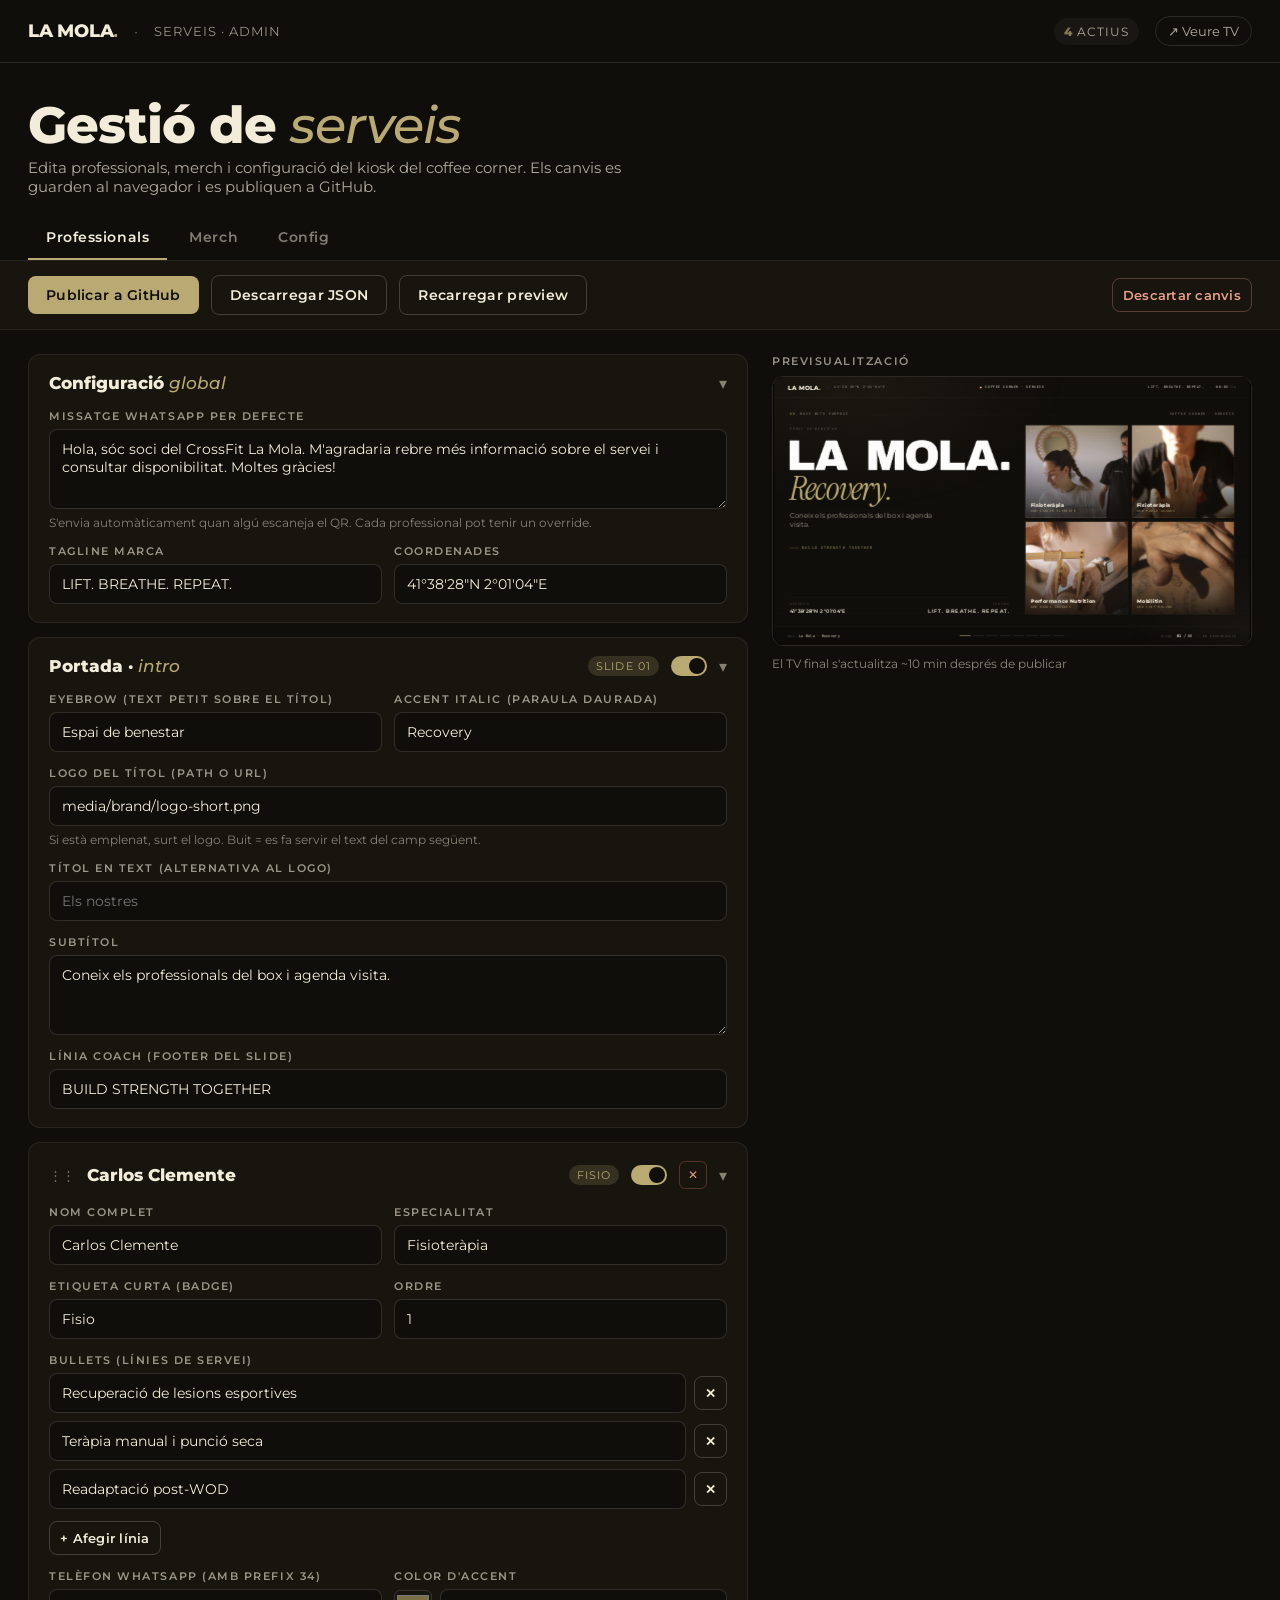
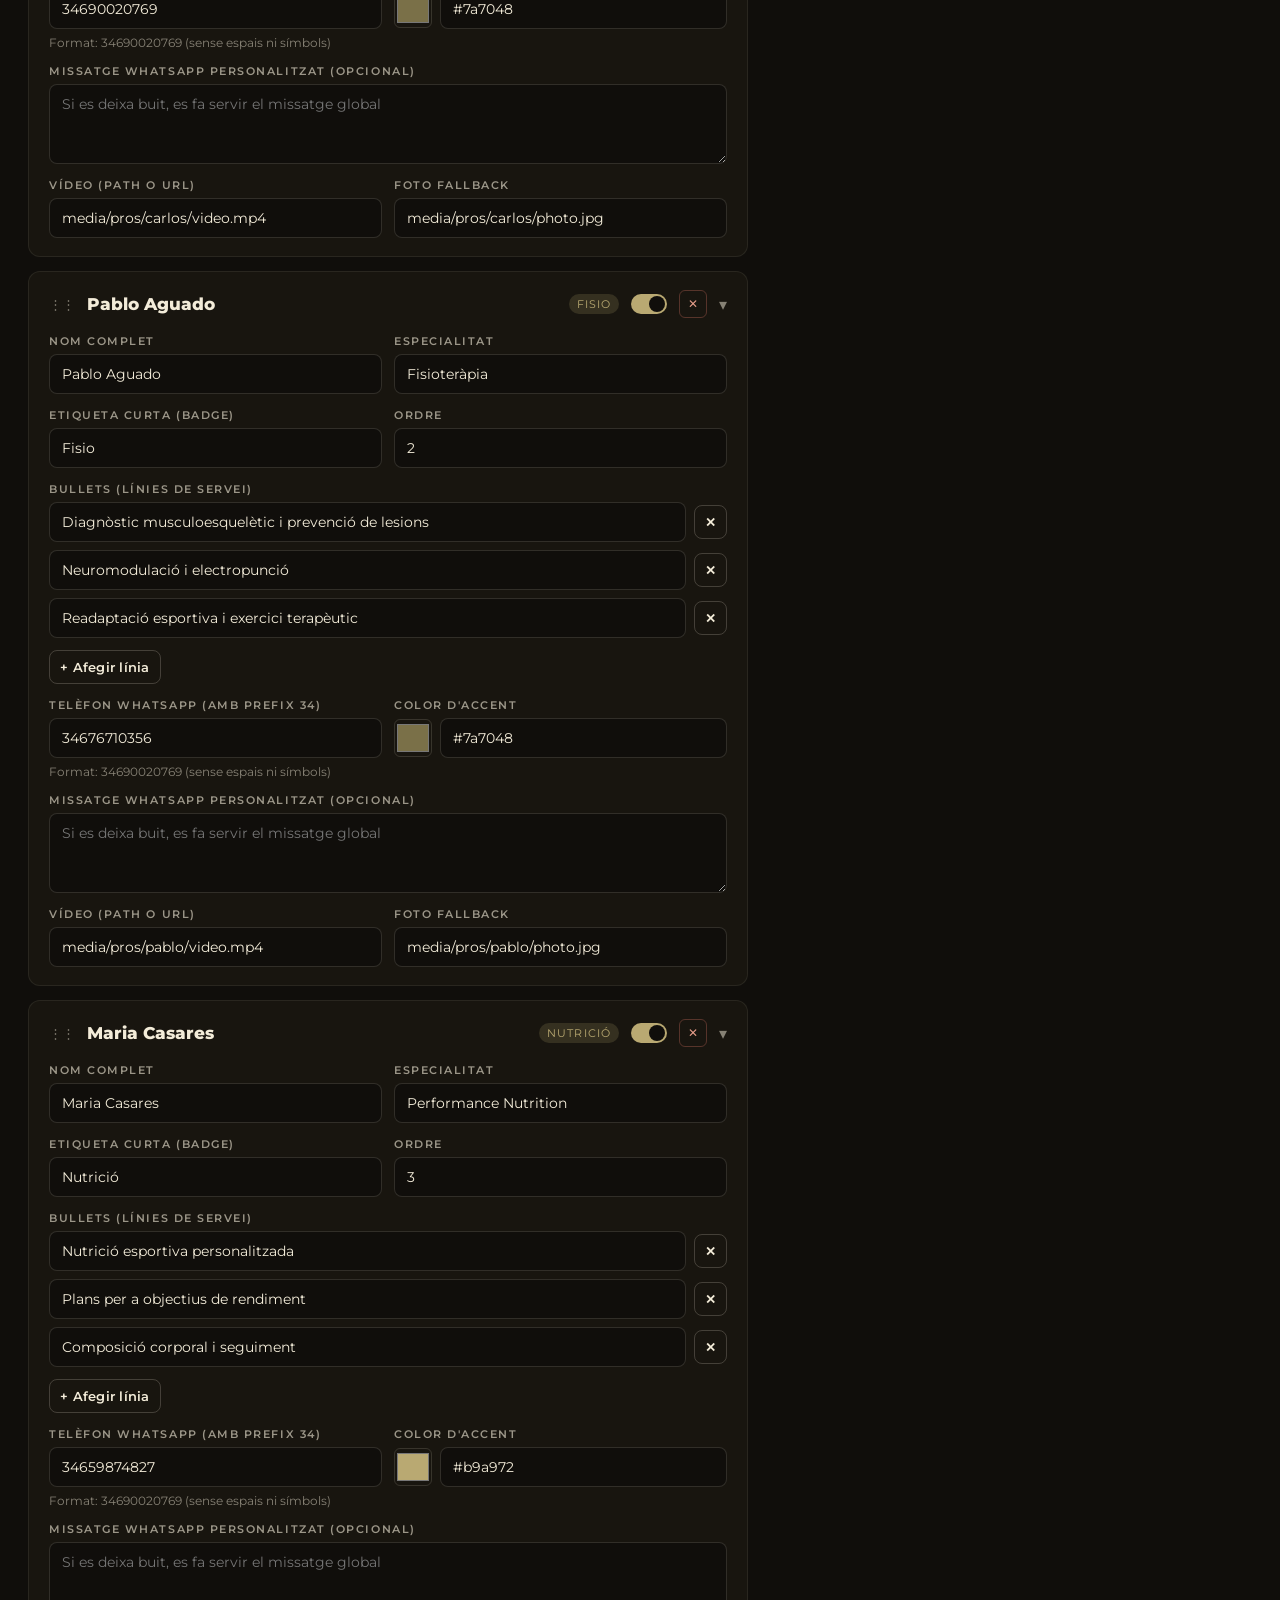
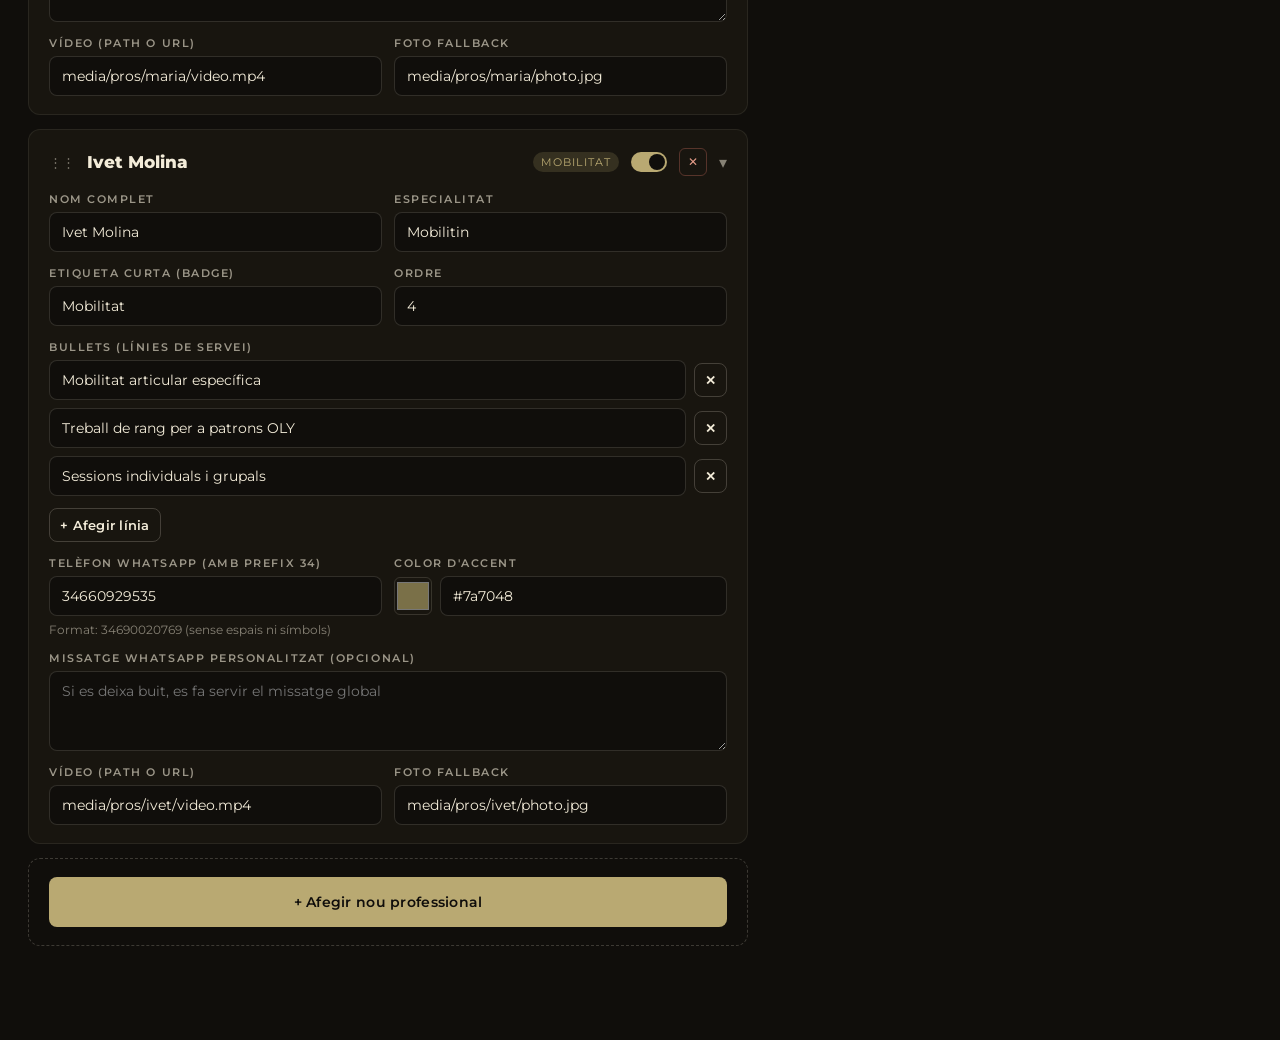
==== commit ab994546: "Fix: admin was defaulting to V1 repo, user published to wrong target User edited Carlos bullet 'punt" ====
--- a/admin.html
+++ b/admin.html
@@ -297,7 +297,7 @@
       <div class="modal-fields">
         <div class="field">
           <label>Repositori (usuari/repo)</label>
-          <input id="gh-repo" placeholder="jordiangladavilla-oss/lamola-tv-serveis">
+          <input id="gh-repo" placeholder="jordiangladavilla-oss/lamola-tv-serveis-v2">
         </div>
         <div class="field">
           <label>Branca</label>
@@ -897,7 +897,7 @@
   // ===== Publish =====
   $('#btn-publish').addEventListener('click', () => {
     const cfg = loadGhConfig();
-    $('#gh-repo').value = cfg.repo || 'jordiangladavilla-oss/lamola-tv-serveis';
+    $('#gh-repo').value = cfg.repo || 'jordiangladavilla-oss/lamola-tv-serveis-v2';
     $('#gh-branch').value = cfg.branch || 'main';
     $('#gh-token').value = cfg.token || '';
     $('#modal-gh').classList.add('on');
--- a/css/tokens.css
+++ b/css/tokens.css
@@ -14,6 +14,13 @@
 /* JetBrains Mono (labels, coords, mono UI) */
 @font-face { font-family: 'JetBrains Mono'; font-style: normal; font-weight: 400; font-display: swap; src: url('../fonts/jetbrains-mono-latin-400-normal.woff2') format('woff2'); }
 @font-face { font-family: 'JetBrains Mono'; font-style: normal; font-weight: 500; font-display: swap; src: url('../fonts/jetbrains-mono-latin-500-normal.woff2') format('woff2'); }
+
+/* Poppins (service titles — uniform single-font headline) */
+@font-face { font-family: 'Poppins'; font-style: normal; font-weight: 400; font-display: swap; src: url('../fonts/poppins-latin-400-normal.woff2') format('woff2'); }
+@font-face { font-family: 'Poppins'; font-style: normal; font-weight: 500; font-display: swap; src: url('../fonts/poppins-latin-500-normal.woff2') format('woff2'); }
+@font-face { font-family: 'Poppins'; font-style: normal; font-weight: 600; font-display: swap; src: url('../fonts/poppins-latin-600-normal.woff2') format('woff2'); }
+@font-face { font-family: 'Poppins'; font-style: normal; font-weight: 700; font-display: swap; src: url('../fonts/poppins-latin-700-normal.woff2') format('woff2'); }
+@font-face { font-family: 'Poppins'; font-style: normal; font-weight: 800; font-display: swap; src: url('../fonts/poppins-latin-800-normal.woff2') format('woff2'); }
 
 :root {
   /* Surface */
@@ -37,6 +44,7 @@
   --f-display:  "Montserrat", "Helvetica Neue", Helvetica, Arial, sans-serif;
   --f-serif:    "Instrument Serif", "Cormorant Garamond", "Times New Roman", serif;
   --f-mono:     "JetBrains Mono", ui-monospace, "SFMono-Regular", Menlo, monospace;
+  --f-service:  "Poppins", "Helvetica Neue", Helvetica, Arial, sans-serif;
 
   /* Motion */
   --ease:       cubic-bezier(0.2, 0.7, 0.1, 1);
